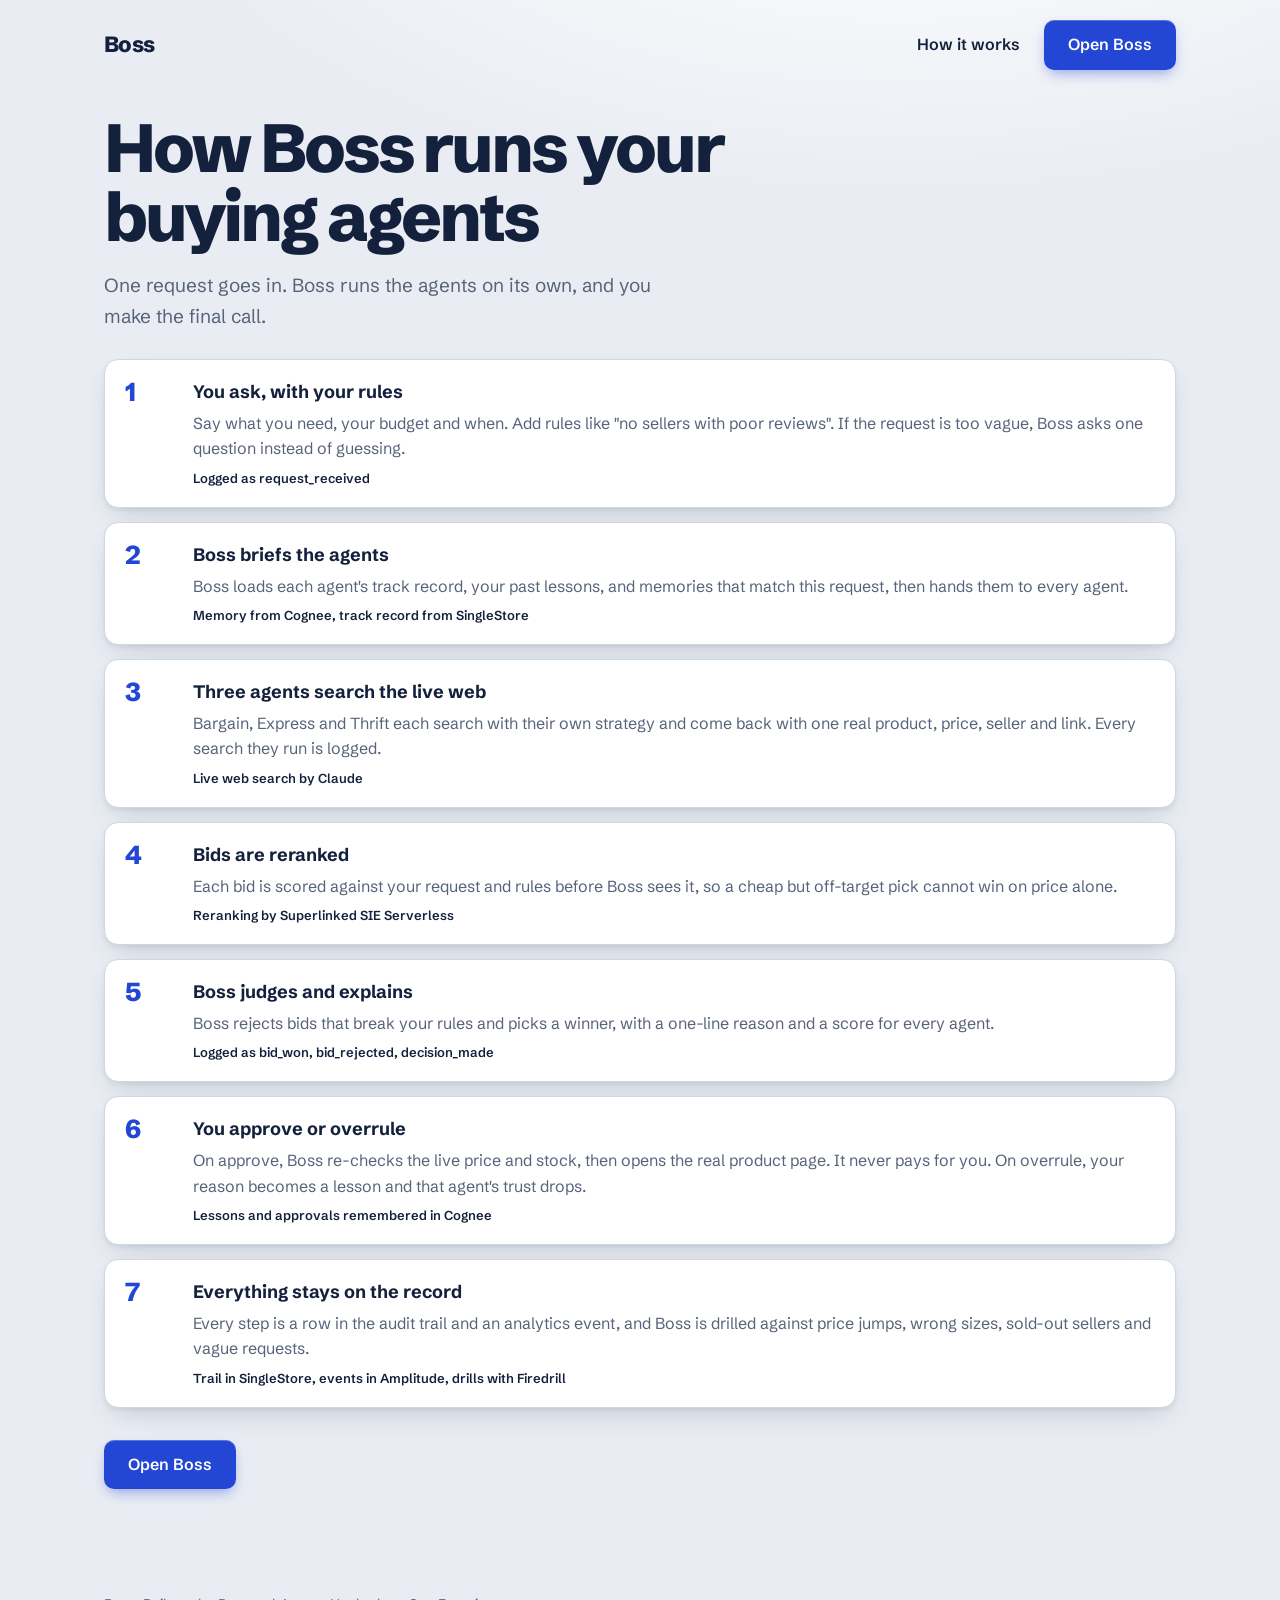
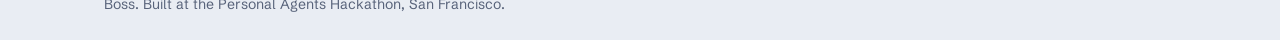
==== how.html @ 9ef2f0fa "Landing and how-it-works pages, 3D Boss character, named agents with full profiles - / is a landing " ====
<!DOCTYPE html>
<html lang="en">
<head>
<meta charset="utf-8">
<meta name="viewport" content="width=device-width, initial-scale=1">
<title>How Boss works</title>
<link rel="stylesheet" href="/static/site.css">
</head>
<body>
<nav>
  <a class="brand" href="/">Boss</a>
  <a href="/how-it-works" aria-current="page">How it works</a>
  <a class="btn" href="/app">Open Boss</a>
</nav>
<main>
  <h1 style="max-width:16ch;margin-top:24px">How Boss runs your buying agents</h1>
  <p class="lede">One request goes in. Boss runs the agents on its own, and you make the final call.</p>
  <ol class="flow">
    <li><div><h3>You ask, with your rules</h3>
      <p>Say what you need, your budget and when. Add rules like "no sellers with poor reviews". If the request is too vague, Boss asks one question instead of guessing.</p>
      <p class="by">Logged as request_received</p></div></li>
    <li><div><h3>Boss briefs the agents</h3>
      <p>Boss loads each agent's track record, your past lessons, and memories that match this request, then hands them to every agent.</p>
      <p class="by">Memory from Cognee, track record from SingleStore</p></div></li>
    <li><div><h3>Three agents search the live web</h3>
      <p>Bargain, Express and Thrift each search with their own strategy and come back with one real product, price, seller and link. Every search they run is logged.</p>
      <p class="by">Live web search by Claude</p></div></li>
    <li><div><h3>Bids are reranked</h3>
      <p>Each bid is scored against your request and rules before Boss sees it, so a cheap but off-target pick cannot win on price alone.</p>
      <p class="by">Reranking by Superlinked SIE Serverless</p></div></li>
    <li><div><h3>Boss judges and explains</h3>
      <p>Boss rejects bids that break your rules and picks a winner, with a one-line reason and a score for every agent.</p>
      <p class="by">Logged as bid_won, bid_rejected, decision_made</p></div></li>
    <li><div><h3>You approve or overrule</h3>
      <p>On approve, Boss re-checks the live price and stock, then opens the real product page. It never pays for you. On overrule, your reason becomes a lesson and that agent's trust drops.</p>
      <p class="by">Lessons and approvals remembered in Cognee</p></div></li>
    <li><div><h3>Everything stays on the record</h3>
      <p>Every step is a row in the audit trail and an analytics event, and Boss is drilled against price jumps, wrong sizes, sold-out sellers and vague requests.</p>
      <p class="by">Trail in SingleStore, events in Amplitude, drills with Firedrill</p></div></li>
  </ol>
  <p style="margin-top:32px"><a class="btn" href="/app">Open Boss</a></p>
</main>
<footer>Boss. Built at the Personal Agents Hackathon, San Francisco.</footer>
</body>
</html>
---- static/site.css ----
@import url('https://fonts.googleapis.com/css2?family=Schibsted+Grotesk:wght@400;500;600;700;800&display=swap');
:root { --bg:#e9edf3; --floor:#dfe5ee; --card:#fff; --ink:#14213d; --mute:#58637a; --line:#cfd6e2; --accent:#2346d4;
        --lift:0 2px 4px rgba(20,33,61,.06), 0 12px 28px -10px rgba(20,33,61,.2);
        --lift-hi:0 6px 12px rgba(20,33,61,.08), 0 30px 56px -18px rgba(20,33,61,.34); }
@media (prefers-color-scheme: dark) {
  :root { --bg:#0f1626; --floor:#131c30; --card:#1a2440; --ink:#e8ecf5; --mute:#9aa5bd; --line:#2c3858; --accent:#8ea2ff;
          --lift:0 2px 4px rgba(0,0,0,.3), 0 12px 28px -10px rgba(0,0,0,.6); --lift-hi:0 8px 16px rgba(0,0,0,.35), 0 32px 56px -18px rgba(0,0,0,.75); }
}
* { box-sizing:border-box }
body { margin:0; font:16px/1.6 "Schibsted Grotesk", system-ui, sans-serif; color:var(--ink);
       background:radial-gradient(1100px 520px at 70% -10%, var(--card), transparent 70%), var(--bg); }
a { color:var(--accent) }
nav { max-width:1120px; margin:0 auto; padding:20px 24px; display:flex; align-items:center; gap:24px; }
nav .brand { font-weight:800; font-size:22px; letter-spacing:-.03em; color:var(--ink); text-decoration:none; margin-right:auto; }
nav a { text-decoration:none; font-weight:600; }
nav a[aria-current] { color:var(--ink); }
.btn { display:inline-block; font-weight:600; padding:12px 24px; border-radius:10px; background:var(--accent); color:#fff;
       text-decoration:none; box-shadow:0 1px 0 rgba(255,255,255,.25) inset, 0 6px 14px -4px rgba(35,70,212,.5); }
.btn:hover { transform:translateY(-1px) } .btn.quiet { background:transparent; color:var(--accent); box-shadow:none; padding-left:4px }
a:focus-visible, .btn:focus-visible { outline:2px solid var(--accent); outline-offset:3px }
main { max-width:1120px; margin:0 auto; padding:0 24px 64px; }
.hero { display:grid; grid-template-columns:1.05fr .95fr; gap:24px; align-items:center; min-height:520px; }
@media (max-width:860px) { .hero { grid-template-columns:1fr } }
h1 { font-size:clamp(40px, 6vw, 68px); line-height:1.02; letter-spacing:-.045em; font-weight:800; margin:0 0 18px; max-width:12ch; }
.lede { font-size:19px; color:var(--mute); max-width:46ch; margin:0 0 28px; }
model-viewer { width:100%; height:500px; --poster-color:transparent; }
.stage { position:relative; }
.stage::after { content:""; position:absolute; left:18%; right:18%; bottom:22px; height:26px; border-radius:50%;
                background:radial-gradient(closest-side, rgba(20,33,61,.28), transparent); z-index:-1; }
h2 { font-size:30px; letter-spacing:-.03em; margin:64px 0 18px; }
.agents { display:grid; grid-template-columns:repeat(3,1fr); gap:18px; perspective:1100px; }
@media (max-width:760px) { .agents { grid-template-columns:1fr } }
.agent { background:var(--card); border:1px solid var(--line); border-radius:14px; padding:20px; box-shadow:var(--lift);
         transform:rotateX(5deg); transform-origin:50% 100%; }
.agent h3 { margin:0 0 6px; font-size:20px; } .agent p { margin:0; color:var(--mute); }
.panel { background:var(--card); border:1px solid var(--line); border-radius:16px; padding:24px; box-shadow:var(--lift-hi); }
.stack { display:grid; grid-template-columns:repeat(auto-fill,minmax(220px,1fr)); gap:14px; }
.stack div { background:var(--floor); border-radius:10px; padding:14px; }
.stack b { display:block; } .stack span { color:var(--mute); font-size:14px; }
ol.flow { list-style:none; counter-reset:s; padding:0; margin:0; display:grid; gap:14px; }
ol.flow li { counter-increment:s; display:grid; grid-template-columns:52px 1fr; gap:16px; background:var(--card);
             border:1px solid var(--line); border-radius:14px; padding:18px 20px; box-shadow:var(--lift); }
ol.flow li::before { content:counter(s); font-weight:800; font-size:26px; color:var(--accent); line-height:1.1; }
ol.flow h3 { margin:0 0 4px; font-size:18px; } ol.flow p { margin:0; color:var(--mute); }
ol.flow .by { font-size:13px; margin-top:6px; color:var(--ink); font-weight:600; }
footer { max-width:1120px; margin:0 auto; padding:24px; color:var(--mute); font-size:14px; }
@media (prefers-reduced-motion: reduce) { .btn:hover { transform:none } }
model-viewer::part(default-progress-bar) { display:none }
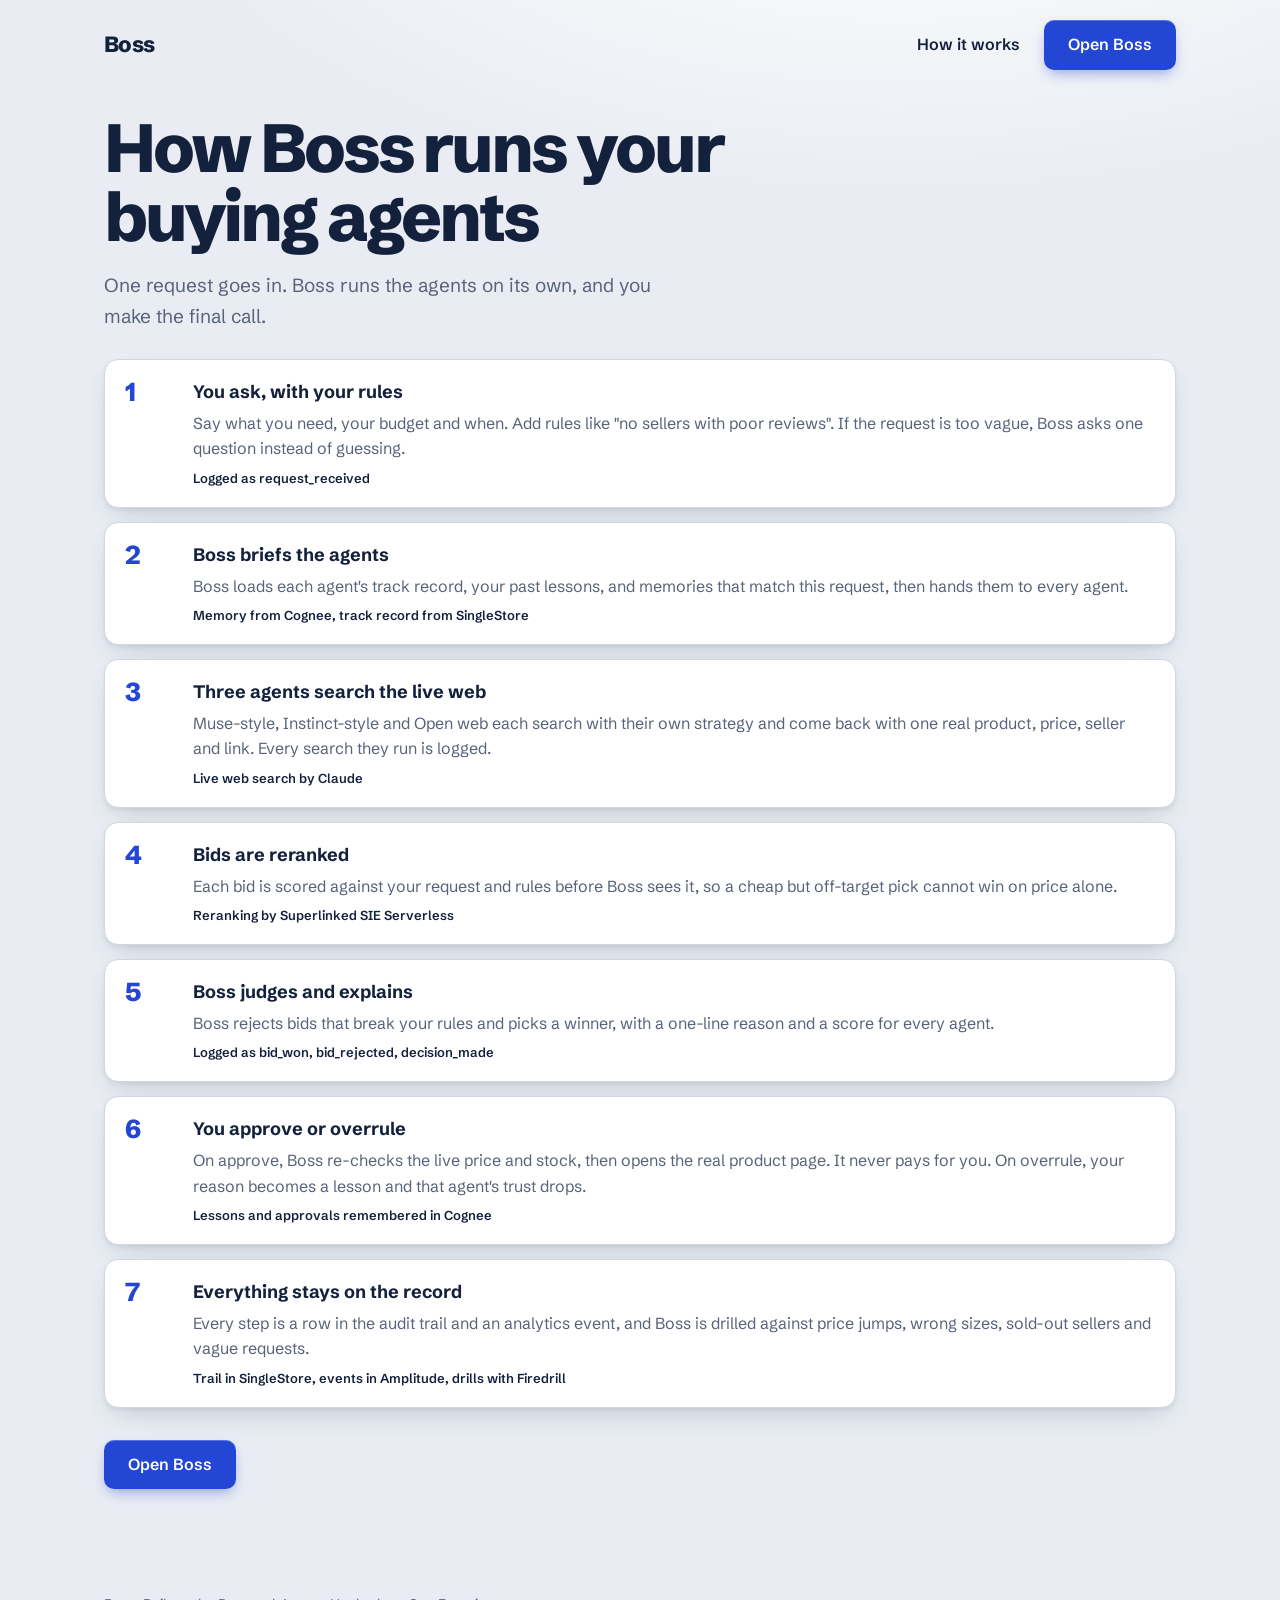
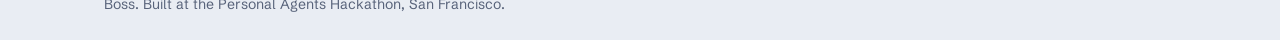
==== commit 2274723e: "Agents modelled on real personal shopping agents: Muse-style, Instinct-style, Open web Strategies fo" ====
--- a/how.html
+++ b/how.html
@@ -23,7 +23,7 @@
       <p>Boss loads each agent's track record, your past lessons, and memories that match this request, then hands them to every agent.</p>
       <p class="by">Memory from Cognee, track record from SingleStore</p></div></li>
     <li><div><h3>Three agents search the live web</h3>
-      <p>Bargain, Express and Thrift each search with their own strategy and come back with one real product, price, seller and link. Every search they run is logged.</p>
+      <p>Muse-style, Instinct-style and Open web each search with their own strategy and come back with one real product, price, seller and link. Every search they run is logged.</p>
       <p class="by">Live web search by Claude</p></div></li>
     <li><div><h3>Bids are reranked</h3>
       <p>Each bid is scored against your request and rules before Boss sees it, so a cheap but off-target pick cannot win on price alone.</p>
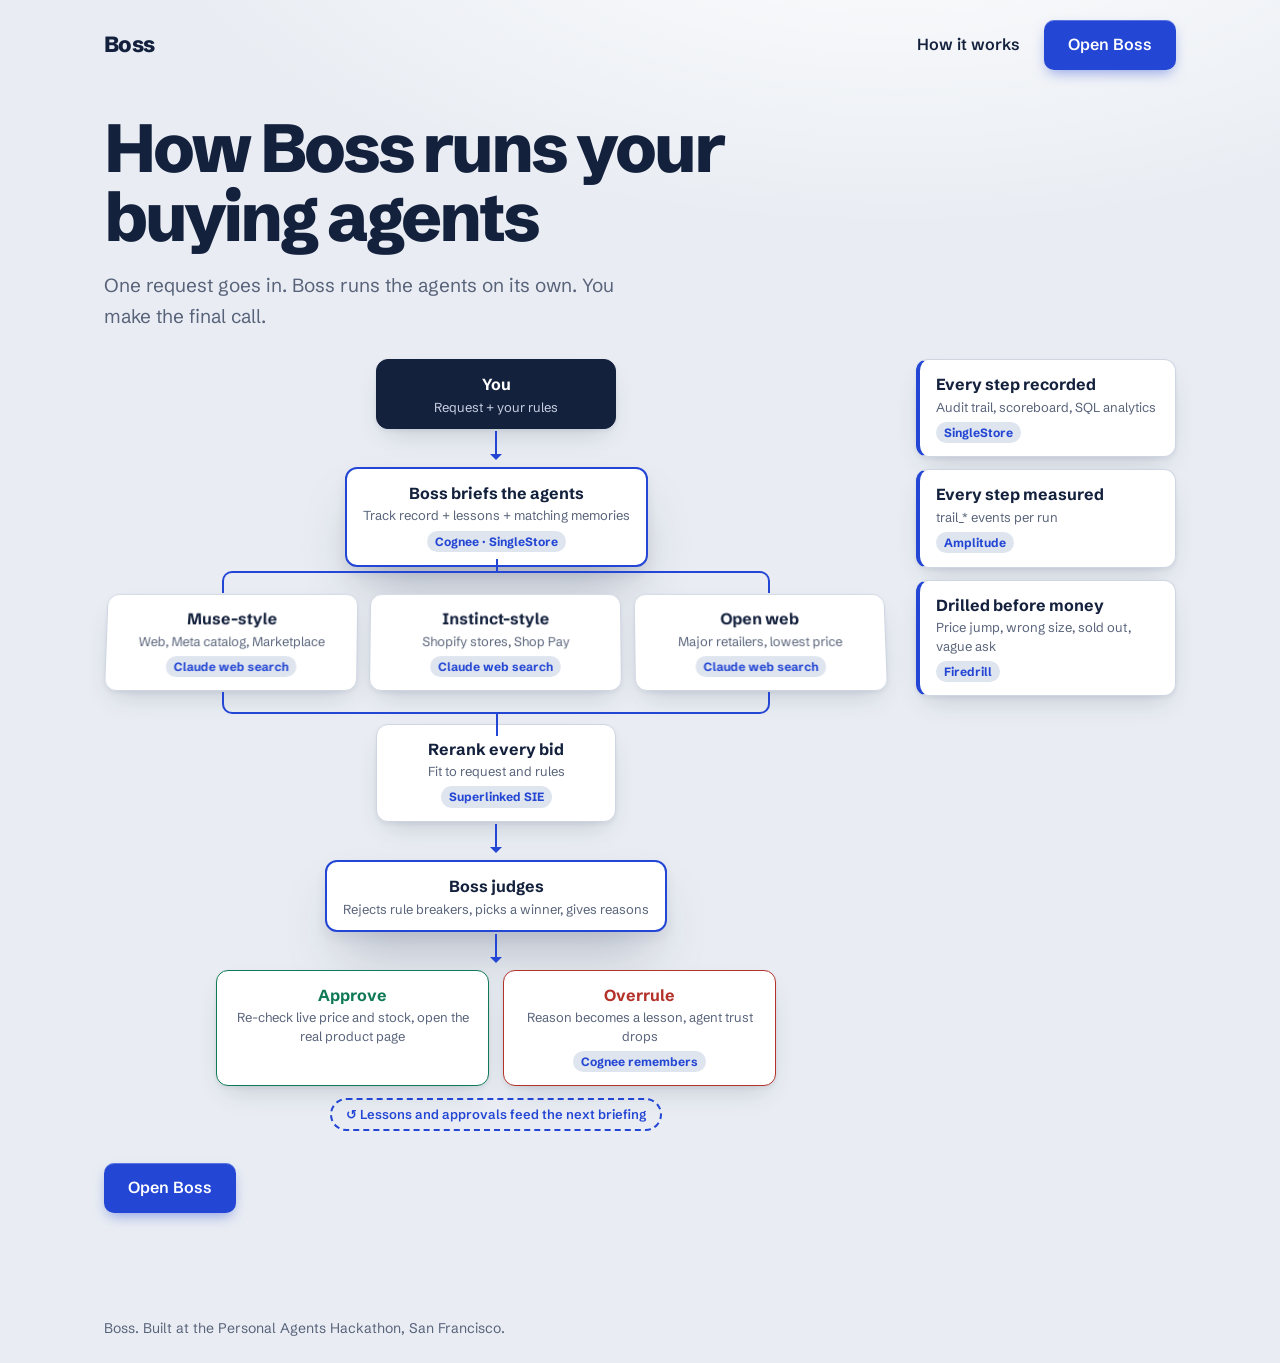
==== commit 369449aa: "How it works as a flowchart; shorter landing page" ====
--- a/how.html
+++ b/how.html
@@ -14,30 +14,36 @@
 </nav>
 <main>
   <h1 style="max-width:16ch;margin-top:24px">How Boss runs your buying agents</h1>
-  <p class="lede">One request goes in. Boss runs the agents on its own, and you make the final call.</p>
-  <ol class="flow">
-    <li><div><h3>You ask, with your rules</h3>
-      <p>Say what you need, your budget and when. Add rules like "no sellers with poor reviews". If the request is too vague, Boss asks one question instead of guessing.</p>
-      <p class="by">Logged as request_received</p></div></li>
-    <li><div><h3>Boss briefs the agents</h3>
-      <p>Boss loads each agent's track record, your past lessons, and memories that match this request, then hands them to every agent.</p>
-      <p class="by">Memory from Cognee, track record from SingleStore</p></div></li>
-    <li><div><h3>Three agents search the live web</h3>
-      <p>Muse-style, Instinct-style and Open web each search with their own strategy and come back with one real product, price, seller and link. Every search they run is logged.</p>
-      <p class="by">Live web search by Claude</p></div></li>
-    <li><div><h3>Bids are reranked</h3>
-      <p>Each bid is scored against your request and rules before Boss sees it, so a cheap but off-target pick cannot win on price alone.</p>
-      <p class="by">Reranking by Superlinked SIE Serverless</p></div></li>
-    <li><div><h3>Boss judges and explains</h3>
-      <p>Boss rejects bids that break your rules and picks a winner, with a one-line reason and a score for every agent.</p>
-      <p class="by">Logged as bid_won, bid_rejected, decision_made</p></div></li>
-    <li><div><h3>You approve or overrule</h3>
-      <p>On approve, Boss re-checks the live price and stock, then opens the real product page. It never pays for you. On overrule, your reason becomes a lesson and that agent's trust drops.</p>
-      <p class="by">Lessons and approvals remembered in Cognee</p></div></li>
-    <li><div><h3>Everything stays on the record</h3>
-      <p>Every step is a row in the audit trail and an analytics event, and Boss is drilled against price jumps, wrong sizes, sold-out sellers and vague requests.</p>
-      <p class="by">Trail in SingleStore, events in Amplitude, drills with Firedrill</p></div></li>
-  </ol>
+  <p class="lede">One request goes in. Boss runs the agents on its own. You make the final call.</p>
+  <div class="fc" role="img" aria-label="Flow: you send a request; Boss briefs three agents with memory; the agents search the live web and bid; SIE reranks the bids; Boss judges; you approve or overrule; overrules become lessons that loop back to Boss. Every step is recorded in SingleStore and Amplitude.">
+    <div class="fc-main">
+      <div class="node you"><b>You</b><span>Request + your rules</span></div>
+      <div class="arrow"></div>
+      <div class="node boss"><b>Boss briefs the agents</b><span>Track record + lessons + matching memories</span>
+        <em>Cognee &middot; SingleStore</em></div>
+      <div class="fan"></div>
+      <div class="agents3">
+        <div class="node agent"><b>Muse-style</b><span>Web, Meta catalog, Marketplace</span><em>Claude web search</em></div>
+        <div class="node agent"><b>Instinct-style</b><span>Shopify stores, Shop Pay</span><em>Claude web search</em></div>
+        <div class="node agent"><b>Open web</b><span>Major retailers, lowest price</span><em>Claude web search</em></div>
+      </div>
+      <div class="fan in"></div>
+      <div class="node"><b>Rerank every bid</b><span>Fit to request and rules</span><em>Superlinked SIE</em></div>
+      <div class="arrow"></div>
+      <div class="node boss"><b>Boss judges</b><span>Rejects rule breakers, picks a winner, gives reasons</span></div>
+      <div class="arrow"></div>
+      <div class="split">
+        <div class="node ok"><b>Approve</b><span>Re-check live price and stock, open the real product page</span></div>
+        <div class="node no"><b>Overrule</b><span>Reason becomes a lesson, agent trust drops</span><em>Cognee remembers</em></div>
+      </div>
+      <div class="loop">Lessons and approvals feed the next briefing</div>
+    </div>
+    <div class="rail">
+      <div class="node rec"><b>Every step recorded</b><span>Audit trail, scoreboard, SQL analytics</span><em>SingleStore</em></div>
+      <div class="node rec"><b>Every step measured</b><span>trail_* events per run</span><em>Amplitude</em></div>
+      <div class="node rec"><b>Drilled before money</b><span>Price jump, wrong size, sold out, vague ask</span><em>Firedrill</em></div>
+    </div>
+  </div>
   <p style="margin-top:32px"><a class="btn" href="/app">Open Boss</a></p>
 </main>
 <footer>Boss. Built at the Personal Agents Hackathon, San Francisco.</footer>
--- a/static/site.css
+++ b/static/site.css
@@ -46,3 +46,31 @@
 footer { max-width:1120px; margin:0 auto; padding:24px; color:var(--mute); font-size:14px; }
 @media (prefers-reduced-motion: reduce) { .btn:hover { transform:none } }
 model-viewer::part(default-progress-bar) { display:none }
+
+.fc { display:grid; grid-template-columns:1fr 260px; gap:28px; align-items:start; margin-top:8px; }
+@media (max-width:860px) { .fc { grid-template-columns:1fr } }
+.fc-main { display:flex; flex-direction:column; align-items:center; }
+.node { background:var(--card); border:1px solid var(--line); border-radius:12px; padding:12px 16px; box-shadow:var(--lift);
+        text-align:center; min-width:240px; max-width:420px; }
+.node b { display:block; font-size:16px; } .node span { display:block; color:var(--mute); font-size:13px; line-height:1.4; }
+.node em { display:inline-block; margin-top:6px; font-style:normal; font-size:12px; font-weight:700; color:var(--accent);
+           background:var(--floor); padding:1px 8px; border-radius:99px; }
+.node.you { background:var(--ink); color:#fff; border-color:var(--ink); } .node.you span { color:#c9d1e4; }
+.node.boss { border:2px solid var(--accent); box-shadow:var(--lift-hi); }
+.node.ok { border-color:#0f7a55; } .node.ok b { color:#0f7a55; }
+.node.no { border-color:#b3322a; } .node.no b { color:#b3322a; }
+.node.rec { text-align:left; min-width:0; margin-bottom:12px; border-left:4px solid var(--accent); }
+.arrow { width:2px; height:28px; background:var(--accent); position:relative; margin:2px 0 8px; }
+.arrow::after { content:""; position:absolute; left:-5px; bottom:-7px; border:6px solid transparent; border-top-color:var(--accent); }
+.fan { width:70%; height:22px; border:2px solid var(--accent); border-bottom:none; border-radius:10px 10px 0 0; margin-top:4px; position:relative; }
+.fan::before { content:""; position:absolute; left:50%; top:-14px; width:2px; height:14px; background:var(--accent); }
+.fan.in { border-top:none; border-bottom:2px solid var(--accent); border-radius:0 0 10px 10px; margin:0 0 10px; }
+.fan.in::before { top:auto; bottom:-24px; height:22px; }
+.agents3 { display:grid; grid-template-columns:repeat(3,1fr); gap:12px; width:100%; perspective:900px; }
+.agents3 .node { min-width:0; transform:rotateX(5deg); }
+@media (max-width:640px) { .agents3 { grid-template-columns:1fr } }
+.split { display:grid; grid-template-columns:1fr 1fr; gap:14px; width:100%; max-width:560px; }
+.split .node { min-width:0; }
+.loop { margin-top:12px; font-size:13px; font-weight:600; color:var(--accent); border:2px dashed var(--accent);
+        border-radius:99px; padding:4px 14px; }
+.loop::before { content:"\21BA  "; }
